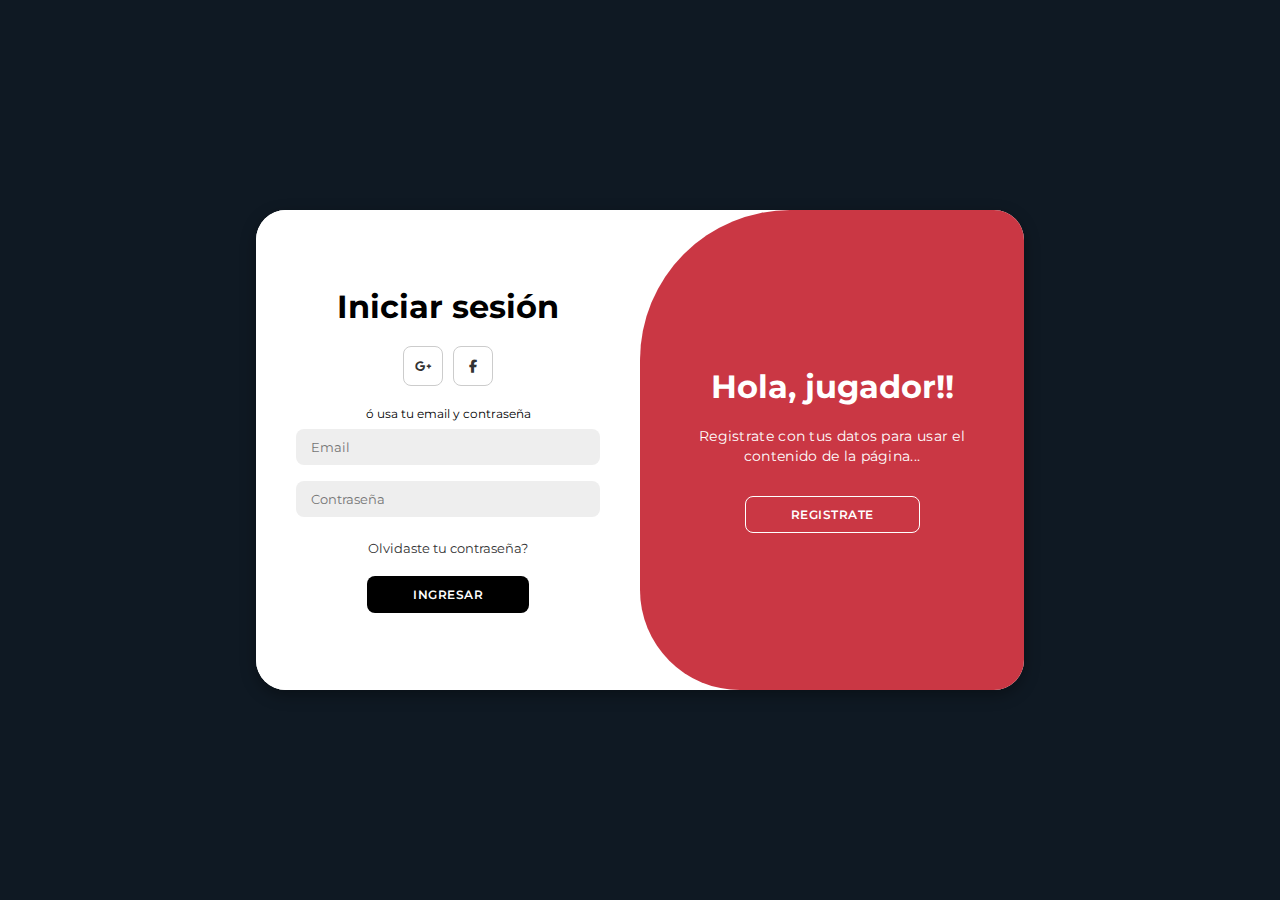
==== login/login.html @ 768c5654 "agregamos el login.html" ====
<!DOCTYPE html>
<html lang="en">

<head>
    <meta charset="UTF-8">
    <meta name="viewport" content="width=device-width, initial-scale=1.0">
    <link rel="stylesheet" href="https://cdnjs.cloudflare.com/ajax/libs/font-awesome/6.4.2/css/all.min.css">
    <link rel="stylesheet" href="login_style.css">
    <title>Modern Login Page | AsmrProg</title>
</head>

<body>

    <div class="container" id="container">
        <div class="form-container sign-up">
            <form>
                <h1>Crear una cuenta</h1>
                <div class="social-icons">
                    <a href="#" class="icon"><i class="fa-brands fa-google-plus-g"></i></a>
                    <a href="#" class="icon"><i class="fa-brands fa-facebook-f"></i></a>
                </div>
                <span>ó usa tu email para registrarte</span>
                <input type="text" placeholder="Nombre">
                <input type="email" placeholder="Email">
                <input type="password" placeholder="Contraseña">
                <button>Registrarse</button>
            </form>
        </div>
        <div class="form-container sign-in">
            <form>
                <h1>Iniciar sesión</h1>
                <div class="social-icons">
                    <a href="#" class="icon"><i class="fa-brands fa-google-plus-g"></i></a>
                    <a href="#" class="icon"><i class="fa-brands fa-facebook-f"></i></a>
                </div>
                <span>ó usa tu email y contraseña</span>
                <input type="email" placeholder="Email">
                <input type="password" placeholder="Contraseña">
                <a href="#">Olvidaste tu contraseña?</a>
                <button>Ingresar</button>
            </form>
        </div>
        <div class="toggle-container">
            <div class="toggle">
                <div class="toggle-panel toggle-left">
                    <h1>Bienvenido!</h1>
                    <p>Ingresa tus datos personales para accedar al contenido de la página...</p>
                    <button class="hidden" id="login">Ingresar</button>
                </div>
                <div class="toggle-panel toggle-right">
                    <h1>Hola, jugador!!</h1>
                    <p>Registrate con tus datos para usar el contenido de la página...</p>
                    <button class="hidden" id="register">Registrate</button>
                </div>
            </div>
        </div>
    </div>

    <script src="login_script.js"></script>
</body>

</html>
---- login/login_style.css ----
@import url('https://fonts.googleapis.com/css2?family=Montserrat:wght@300;400;500;600;700&display=swap');

*{
    margin: 0;
    padding: 0;
    box-sizing: border-box;
    font-family: 'Montserrat', sans-serif;
}

body{
    background-color: #0F1923;
    display: flex;
    align-items: center;
    justify-content: center;
    flex-direction: column;
    height: 100vh;
}

.container{
    background-color: #fff;
    border-radius: 30px;
    box-shadow: 0 5px 15px rgba(0, 0, 0, 0.35);
    position: relative;
    overflow: hidden;
    width: 768px;
    max-width: 100%;
    min-height: 480px;
}

.container p{
    font-size: 14px;
    line-height: 20px;
    letter-spacing: 0.3px;
    margin: 20px 0;
}

.container span{
    font-size: 12px;
}

.container a{
    color: #333;
    font-size: 13px;
    text-decoration: none;
    margin: 15px 0 10px;
}

.container button{
    background-color: black;
    color: #fff;
    font-size: 12px;
    padding: 10px 45px;
    border: 1px solid transparent;
    border-radius: 8px;
    font-weight: 600;
    letter-spacing: 0.5px;
    text-transform: uppercase;
    margin-top: 10px;
    cursor: pointer;
}

.container button.hidden{
    background-color: transparent;
    border-color: #fff;
}

.container form{
    background-color: #fff;
    display: flex;
    align-items: center;
    justify-content: center;
    flex-direction: column;
    padding: 0 40px;
    height: 100%;
}

.container input{
    background-color: #eee;
    border: none;
    margin: 8px 0;
    padding: 10px 15px;
    font-size: 13px;
    border-radius: 8px;
    width: 100%;
    outline: none;
}

.form-container{
    position: absolute;
    top: 0;
    height: 100%;
    transition: all 0.6s ease-in-out;
}

.sign-in{
    left: 0;
    width: 50%;
    z-index: 2;
}

.container.active .sign-in{
    transform: translateX(100%);
}

.sign-up{
    left: 0;
    width: 50%;
    opacity: 0;
    z-index: 1;
}

.container.active .sign-up{
    transform: translateX(100%);
    opacity: 1;
    z-index: 5;
    animation: move 0.6s;
}

@keyframes move{
    0%, 49.99%{
        opacity: 0;
        z-index: 1;
    }
    50%, 100%{
        opacity: 1;
        z-index: 5;
    }
}

.social-icons{
    margin: 20px 0;
}

.social-icons a{
    border: 1px solid #ccc;
    border-radius: 20%;
    display: inline-flex;
    justify-content: center;
    align-items: center;
    margin: 0 3px;
    width: 40px;
    height: 40px;
}

.toggle-container{
    position: absolute;
    top: 0;
    left: 50%;
    width: 50%;
    height: 100%;
    overflow: hidden;
    transition: all 0.6s ease-in-out;
    border-radius: 150px 0 0 100px;
    z-index: 1000;
}

.container.active .toggle-container{
    transform: translateX(-100%);
    border-radius: 0 150px 100px 0;
}

.toggle{
    background-color: #512da8;
    height: 100%;
    background: linear-gradient(to right, #CA3744, #CA3744);
    color: #fff;
    position: relative;
    left: -100%;
    height: 100%;
    width: 200%;
    transform: translateX(0);
    transition: all 0.6s ease-in-out;
}

.container.active .toggle{
    transform: translateX(50%);
}

.toggle-panel{
    position: absolute;
    width: 50%;
    height: 100%;
    display: flex;
    align-items: center;
    justify-content: center;
    flex-direction: column;
    padding: 0 30px;
    text-align: center;
    top: 0;
    transform: translateX(0);
    transition: all 0.6s ease-in-out;
}

.toggle-left{
    transform: translateX(-200%);
}

.container.active .toggle-left{
    transform: translateX(0);
}

.toggle-right{
    right: 0;
    transform: translateX(0);
}

.container.active .toggle-right{
    transform: translateX(200%);
}
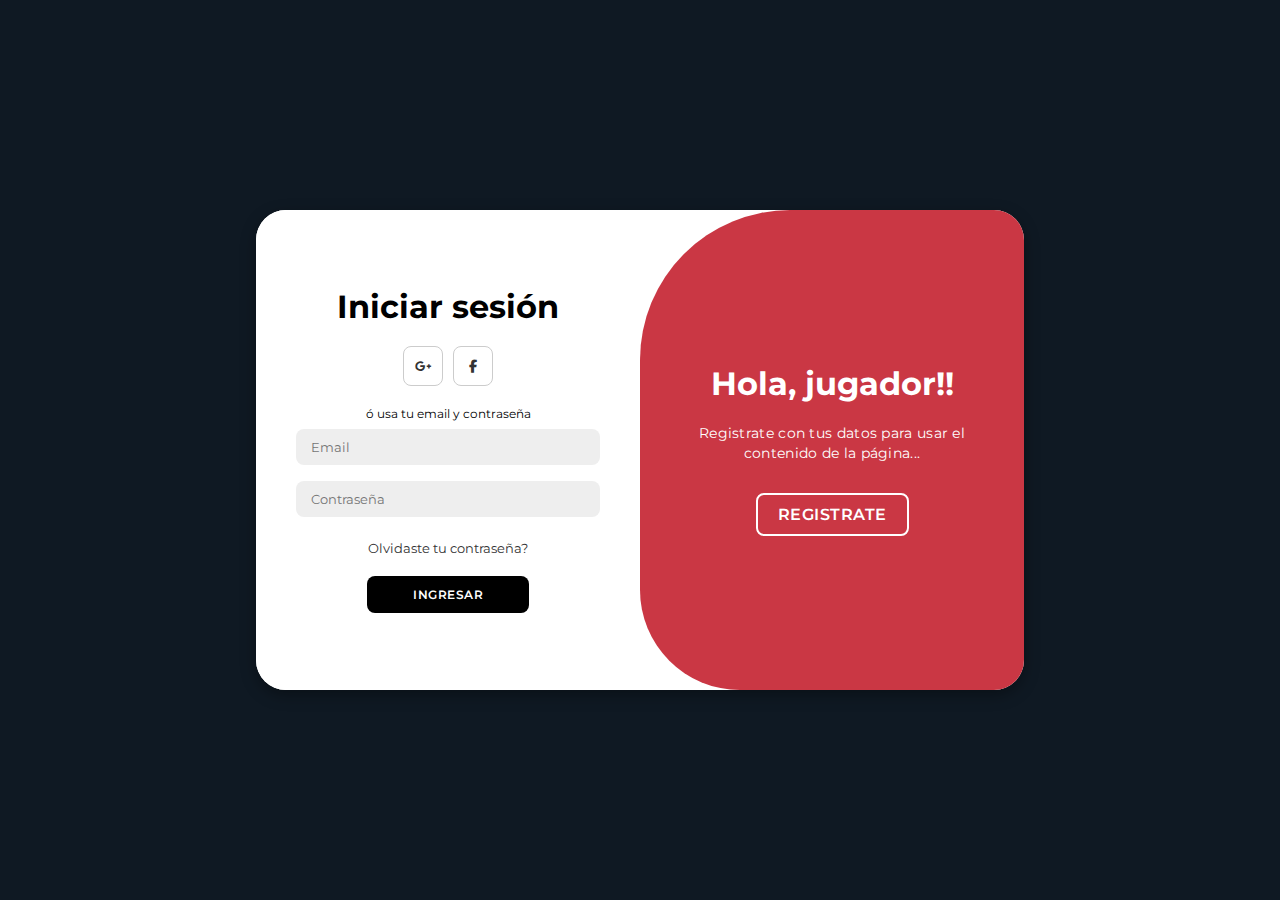
==== commit 72f9c73e: "Cambio en el titulo del login" ====
--- a/login/login.html
+++ b/login/login.html
@@ -6,7 +6,7 @@
     <meta name="viewport" content="width=device-width, initial-scale=1.0">
     <link rel="stylesheet" href="https://cdnjs.cloudflare.com/ajax/libs/font-awesome/6.4.2/css/all.min.css">
     <link rel="stylesheet" href="login_style.css">
-    <title>Modern Login Page | AsmrProg</title>
+    <title>Radiant Vision || Login</title>
 </head>
 
 <body>
--- a/login/login_style.css
+++ b/login/login_style.css
@@ -206,4 +206,33 @@
 
 .container.active .toggle-right{
     transform: translateX(200%);
+}
+
+.toggle-panel button {
+    background-color: transparent;
+    border: 2px solid black;
+    padding: 10px 20px;
+    font-size: 16px;
+    cursor: pointer;
+    color: white;
+    position: relative;
+    overflow: hidden;
+}
+
+/* Pseudo-elemento para crear el efecto de relleno */
+.toggle-panel button::before {
+    content: '';
+    position: absolute;
+    top: 0;
+    left: 0;
+    width: 0;
+    height: 100%;
+    background-color: black;
+    transition: width 0.3s ease-in-out;
+    z-index: -1; /* Para que el pseudo-elemento esté detrás del contenido del botón */
+}
+
+/* Estilos cuando el cursor está sobre el botón */
+.toggle-panel button:hover::before {
+    width: 100%; /* Cambia el ancho del pseudo-elemento al 100% al hacer hover */
 }